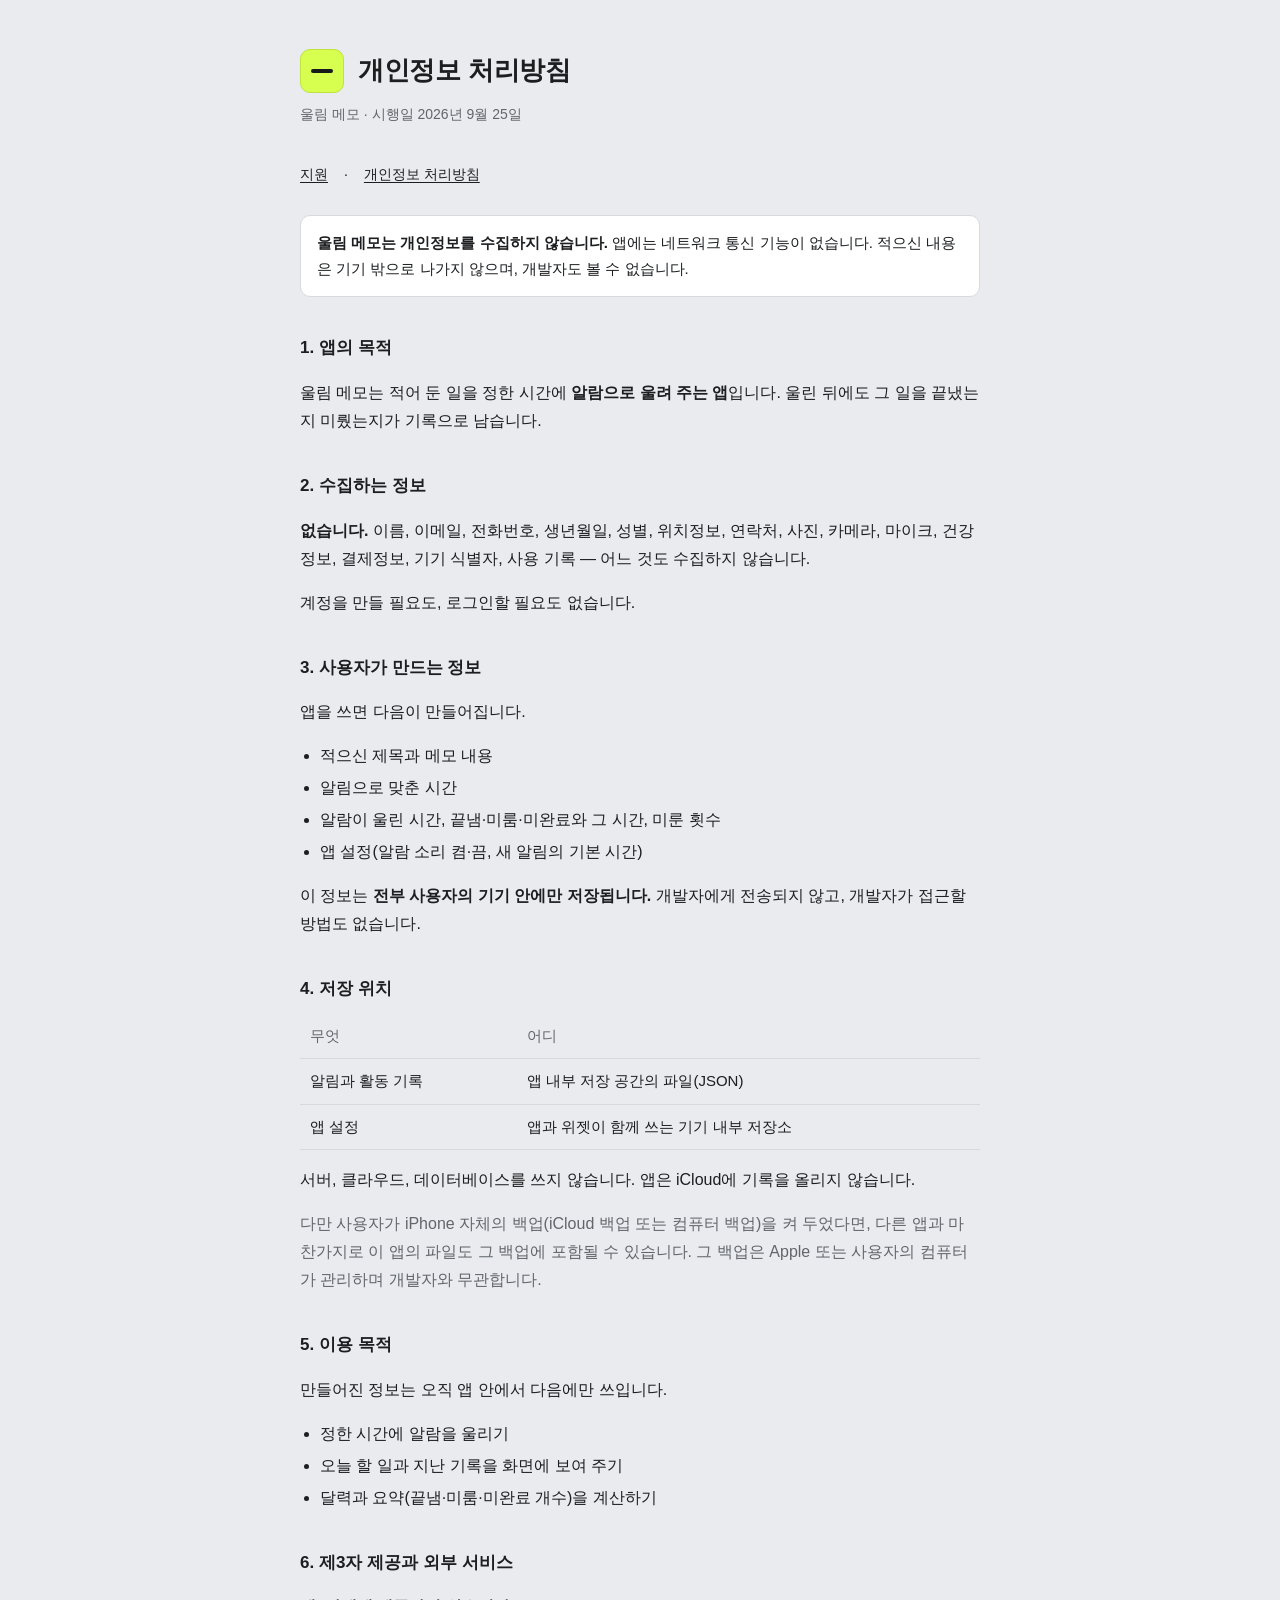
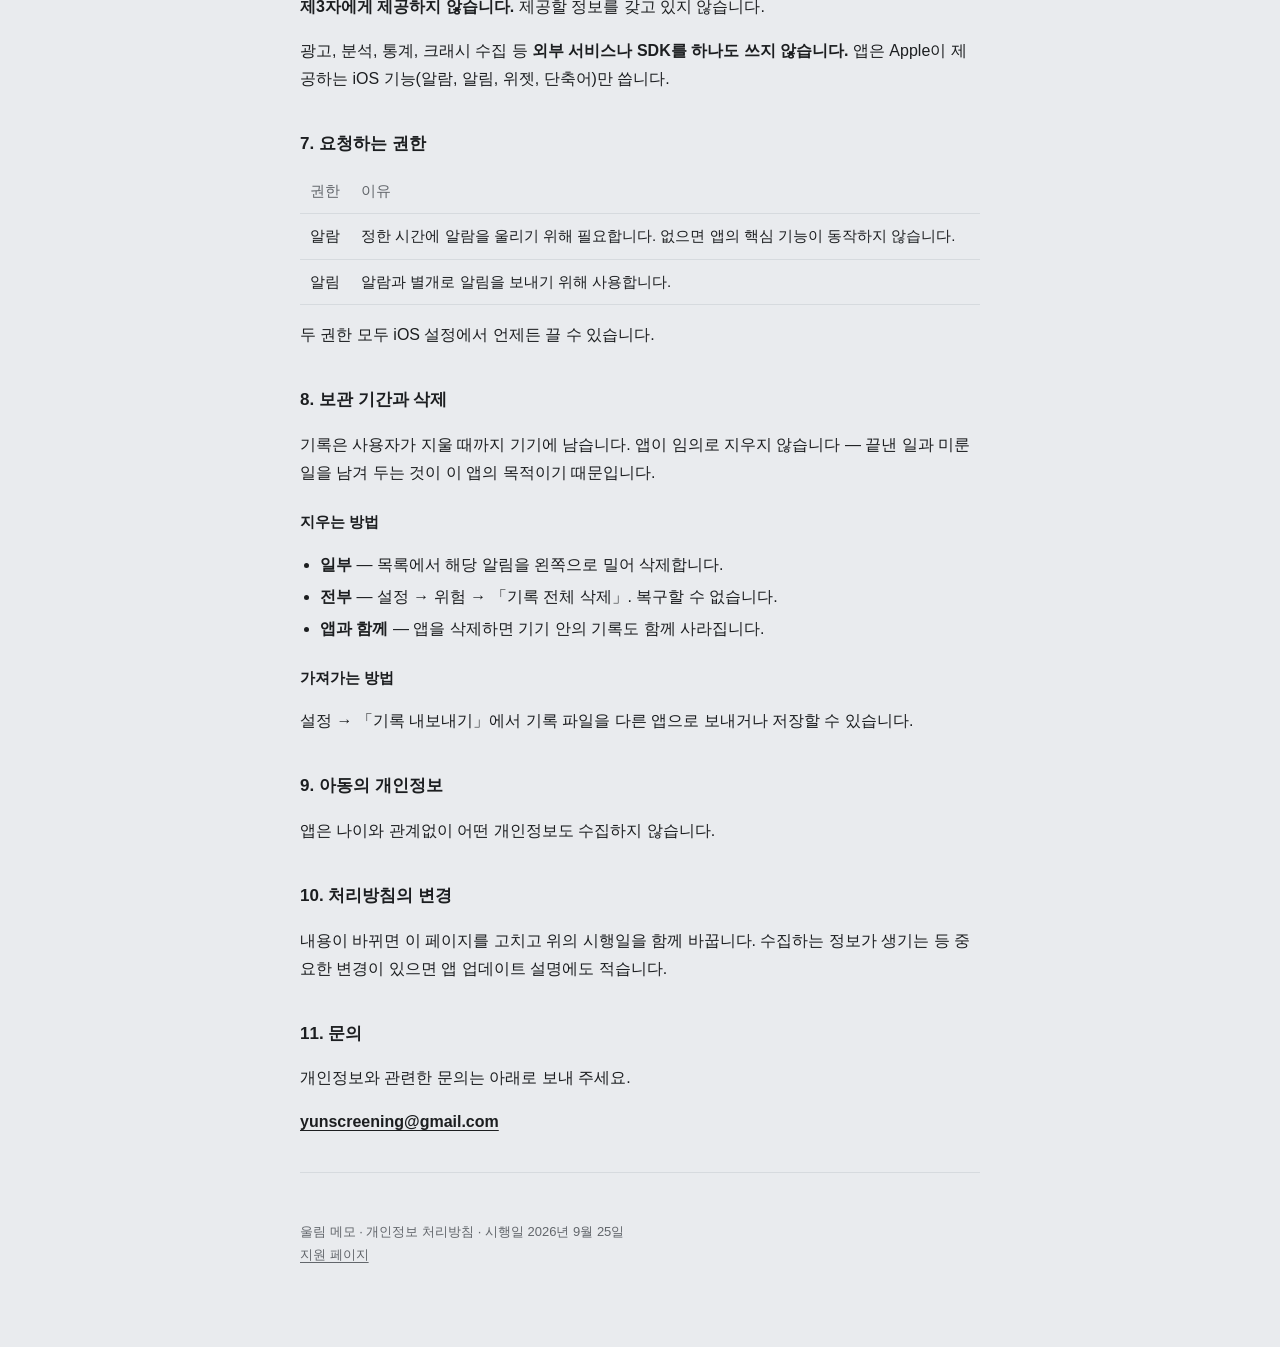
==== privacy.html @ 7eb226ff "울림 메모 지원·개인정보 페이지" ====
<!doctype html>
<html lang="ko">
<head>
<meta charset="utf-8">
<meta name="viewport" content="width=device-width, initial-scale=1">
<title>개인정보 처리방침 — 울림 메모</title>
<link rel="stylesheet" href="_style.css">
</head>
<body>
<div class="wrap">

<header class="top">
  <span class="mark"><span></span></span>
  <h1>개인정보 처리방침</h1>
</header>
<p class="sub">울림 메모 · 시행일 2026년 9월 25일</p>

<nav><a href="index.html">지원</a> · <a href="privacy.html">개인정보 처리방침</a></nav>

<div class="note">
  <b>울림 메모는 개인정보를 수집하지 않습니다.</b>
  앱에는 네트워크 통신 기능이 없습니다. 적으신 내용은 기기 밖으로 나가지 않으며, 개발자도 볼 수 없습니다.
</div>

<h2>1. 앱의 목적</h2>
<p>울림 메모는 적어 둔 일을 정한 시간에 <b>알람으로 울려 주는 앱</b>입니다. 울린 뒤에도 그 일을 끝냈는지 미뤘는지가 기록으로 남습니다.</p>

<h2>2. 수집하는 정보</h2>
<p><b>없습니다.</b> 이름, 이메일, 전화번호, 생년월일, 성별, 위치정보, 연락처, 사진, 카메라, 마이크, 건강정보, 결제정보, 기기 식별자, 사용 기록 — 어느 것도 수집하지 않습니다.</p>
<p>계정을 만들 필요도, 로그인할 필요도 없습니다.</p>

<h2>3. 사용자가 만드는 정보</h2>
<p>앱을 쓰면 다음이 만들어집니다.</p>
<ul>
  <li>적으신 제목과 메모 내용</li>
  <li>알림으로 맞춘 시간</li>
  <li>알람이 울린 시간, 끝냄·미룸·미완료와 그 시간, 미룬 횟수</li>
  <li>앱 설정(알람 소리 켬·끔, 새 알림의 기본 시간)</li>
</ul>
<p>이 정보는 <b>전부 사용자의 기기 안에만 저장됩니다.</b> 개발자에게 전송되지 않고, 개발자가 접근할 방법도 없습니다.</p>

<h2>4. 저장 위치</h2>
<table>
  <tr><th>무엇</th><th>어디</th></tr>
  <tr><td>알림과 활동 기록</td><td>앱 내부 저장 공간의 파일(JSON)</td></tr>
  <tr><td>앱 설정</td><td>앱과 위젯이 함께 쓰는 기기 내부 저장소</td></tr>
</table>
<p>서버, 클라우드, 데이터베이스를 쓰지 않습니다. 앱은 iCloud에 기록을 올리지 않습니다.</p>
<p class="muted">다만 사용자가 iPhone 자체의 백업(iCloud 백업 또는 컴퓨터 백업)을 켜 두었다면, 다른 앱과 마찬가지로 이 앱의 파일도 그 백업에 포함될 수 있습니다. 그 백업은 Apple 또는 사용자의 컴퓨터가 관리하며 개발자와 무관합니다.</p>

<h2>5. 이용 목적</h2>
<p>만들어진 정보는 오직 앱 안에서 다음에만 쓰입니다.</p>
<ul>
  <li>정한 시간에 알람을 울리기</li>
  <li>오늘 할 일과 지난 기록을 화면에 보여 주기</li>
  <li>달력과 요약(끝냄·미룸·미완료 개수)을 계산하기</li>
</ul>

<h2>6. 제3자 제공과 외부 서비스</h2>
<p><b>제3자에게 제공하지 않습니다.</b> 제공할 정보를 갖고 있지 않습니다.</p>
<p>광고, 분석, 통계, 크래시 수집 등 <b>외부 서비스나 SDK를 하나도 쓰지 않습니다.</b> 앱은 Apple이 제공하는 iOS 기능(알람, 알림, 위젯, 단축어)만 씁니다.</p>

<h2>7. 요청하는 권한</h2>
<table>
  <tr><th>권한</th><th>이유</th></tr>
  <tr><td>알람</td><td>정한 시간에 알람을 울리기 위해 필요합니다. 없으면 앱의 핵심 기능이 동작하지 않습니다.</td></tr>
  <tr><td>알림</td><td>알람과 별개로 알림을 보내기 위해 사용합니다.</td></tr>
</table>
<p>두 권한 모두 iOS 설정에서 언제든 끌 수 있습니다.</p>

<h2>8. 보관 기간과 삭제</h2>
<p>기록은 사용자가 지울 때까지 기기에 남습니다. 앱이 임의로 지우지 않습니다 — 끝낸 일과 미룬 일을 남겨 두는 것이 이 앱의 목적이기 때문입니다.</p>
<h3>지우는 방법</h3>
<ul>
  <li><b>일부</b> — 목록에서 해당 알림을 왼쪽으로 밀어 삭제합니다.</li>
  <li><b>전부</b> — 설정 → 위험 → 「기록 전체 삭제」. 복구할 수 없습니다.</li>
  <li><b>앱과 함께</b> — 앱을 삭제하면 기기 안의 기록도 함께 사라집니다.</li>
</ul>
<h3>가져가는 방법</h3>
<p>설정 → 「기록 내보내기」에서 기록 파일을 다른 앱으로 보내거나 저장할 수 있습니다.</p>

<h2>9. 아동의 개인정보</h2>
<p>앱은 나이와 관계없이 어떤 개인정보도 수집하지 않습니다.</p>

<h2>10. 처리방침의 변경</h2>
<p>내용이 바뀌면 이 페이지를 고치고 위의 시행일을 함께 바꿉니다. 수집하는 정보가 생기는 등 중요한 변경이 있으면 앱 업데이트 설명에도 적습니다.</p>

<h2>11. 문의</h2>
<p>개인정보와 관련한 문의는 아래로 보내 주세요.</p>
<p><b><a href="mailto:yunscreening@gmail.com">yunscreening@gmail.com</a></b></p>

<hr>
<footer>
  울림 메모 · 개인정보 처리방침 · 시행일 2026년 9월 25일<br>
  <a href="index.html">지원 페이지</a>
</footer>

</div>
</body>
</html>
---- _style.css ----
:root {
  --ground: #e9ebee; --card: #ffffff; --ink: #1c1e20; --muted: #62666b;
  --rule: #d6dade; --lime: #d7ff4f; --lime-edge: #bfe23f; --char: #18191b;
}
@media (prefers-color-scheme: dark) {
  :root { --ground: #131416; --card: #1c1d20; --ink: #e7e9ec; --muted: #969ba1;
          --rule: #2b2d31; }
}
* { box-sizing: border-box; }
body {
  margin: 0; background: var(--ground); color: var(--ink);
  font: 16px/1.75 -apple-system, BlinkMacSystemFont, "Apple SD Gothic Neo", "Noto Sans KR", sans-serif;
}
.wrap { max-width: 720px; margin: 0 auto; padding: 48px 20px 80px; }
header.top { display: flex; align-items: center; gap: 14px; margin-bottom: 8px; }
.mark { width: 44px; height: 44px; border-radius: 10px; background: var(--lime);
        border: 1px solid var(--lime-edge); display: grid; place-items: center; flex: none; }
.mark span { display: block; width: 22px; height: 4px; border-radius: 2px; background: var(--char); }
h1 { font-size: 26px; margin: 0; letter-spacing: -0.01em; }
.sub { color: var(--muted); margin: 0 0 36px; font-size: 14px; }
h2 { font-size: 17px; margin: 36px 0 10px; }
h3 { font-size: 15px; margin: 22px 0 6px; }
p, li { color: var(--ink); }
.muted { color: var(--muted); }
ul { padding-left: 20px; }
li { margin: 4px 0; }
hr { border: 0; border-top: 1px solid var(--rule); margin: 36px 0; }
a { color: inherit; text-underline-offset: 3px; }
nav { display: flex; gap: 16px; font-size: 14px; margin-bottom: 28px; }
table { border-collapse: collapse; width: 100%; font-size: 15px; }
th, td { text-align: left; padding: 9px 10px; border-bottom: 1px solid var(--rule); vertical-align: top; }
th { color: var(--muted); font-weight: 500; white-space: nowrap; }
.note { background: var(--card); border: 1px solid var(--rule); border-radius: 10px;
        padding: 14px 16px; margin: 18px 0; font-size: 15px; }
footer { margin-top: 48px; font-size: 13px; color: var(--muted); }
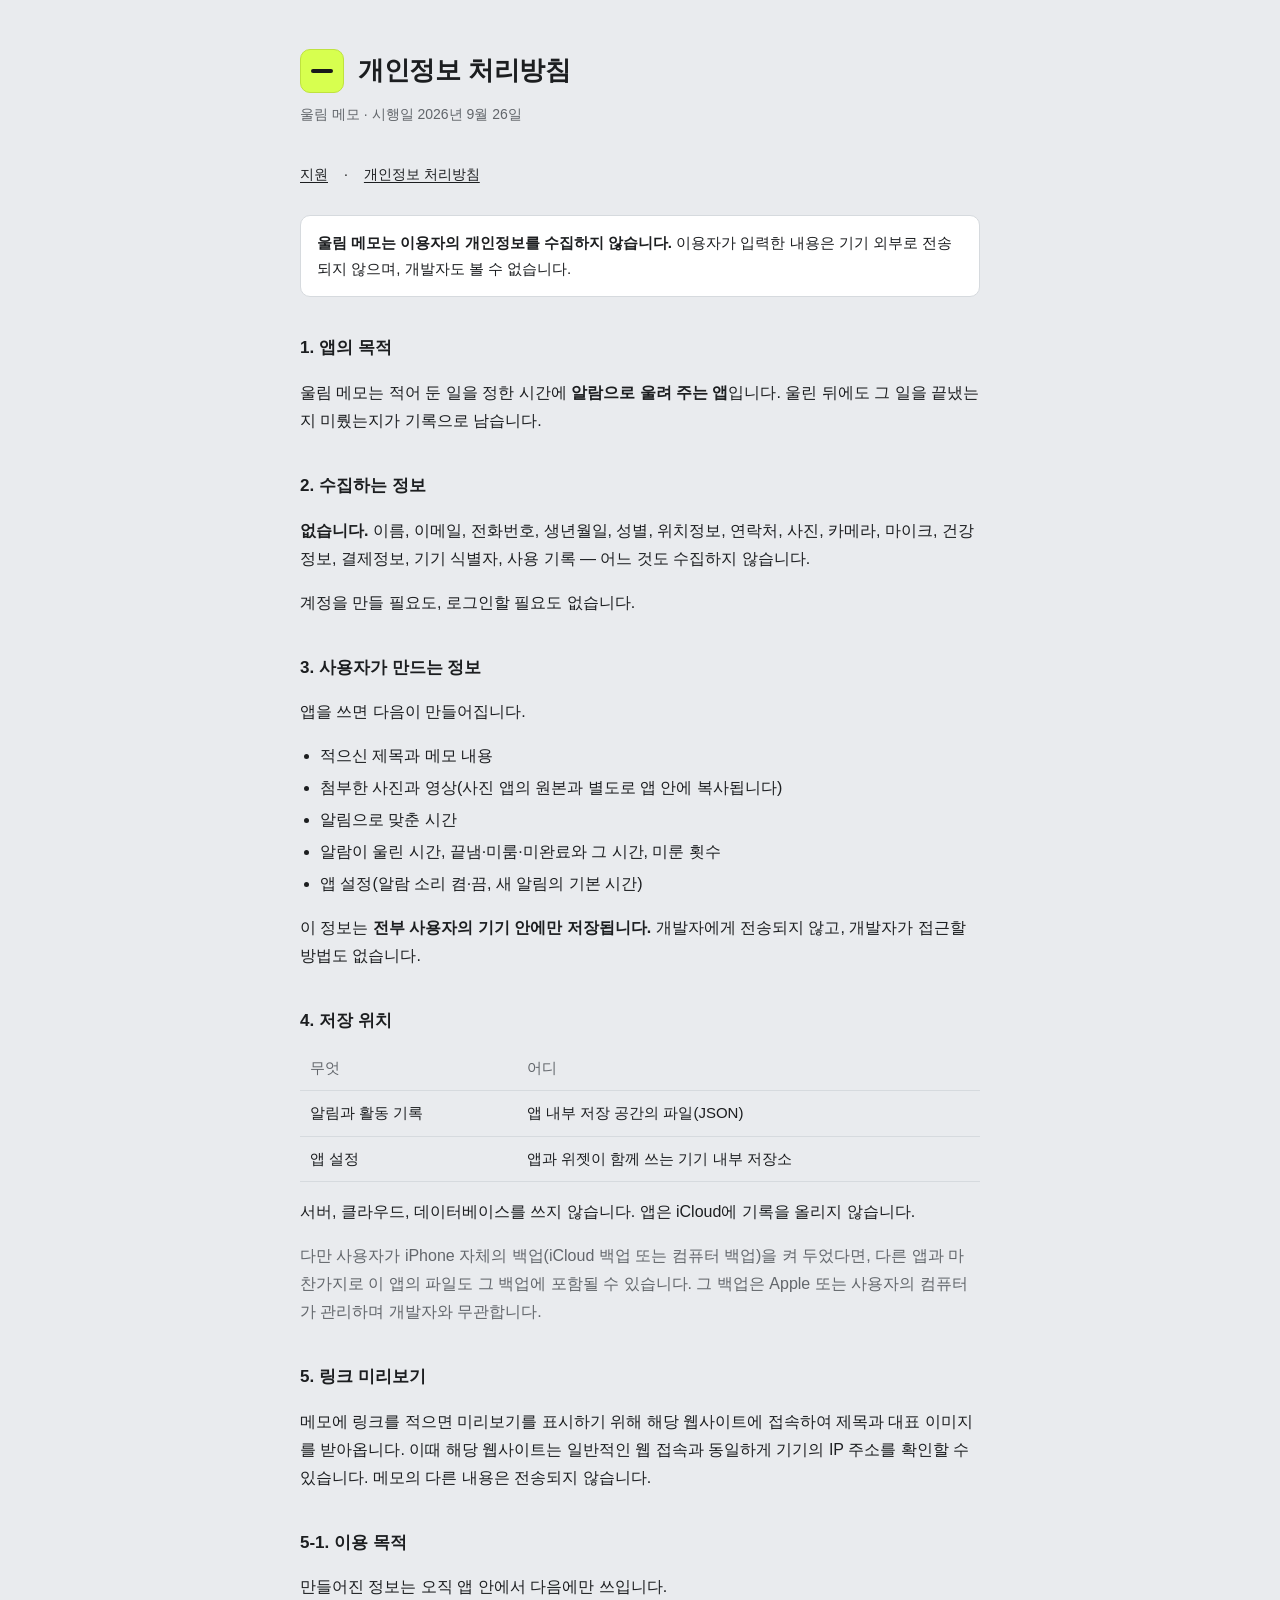
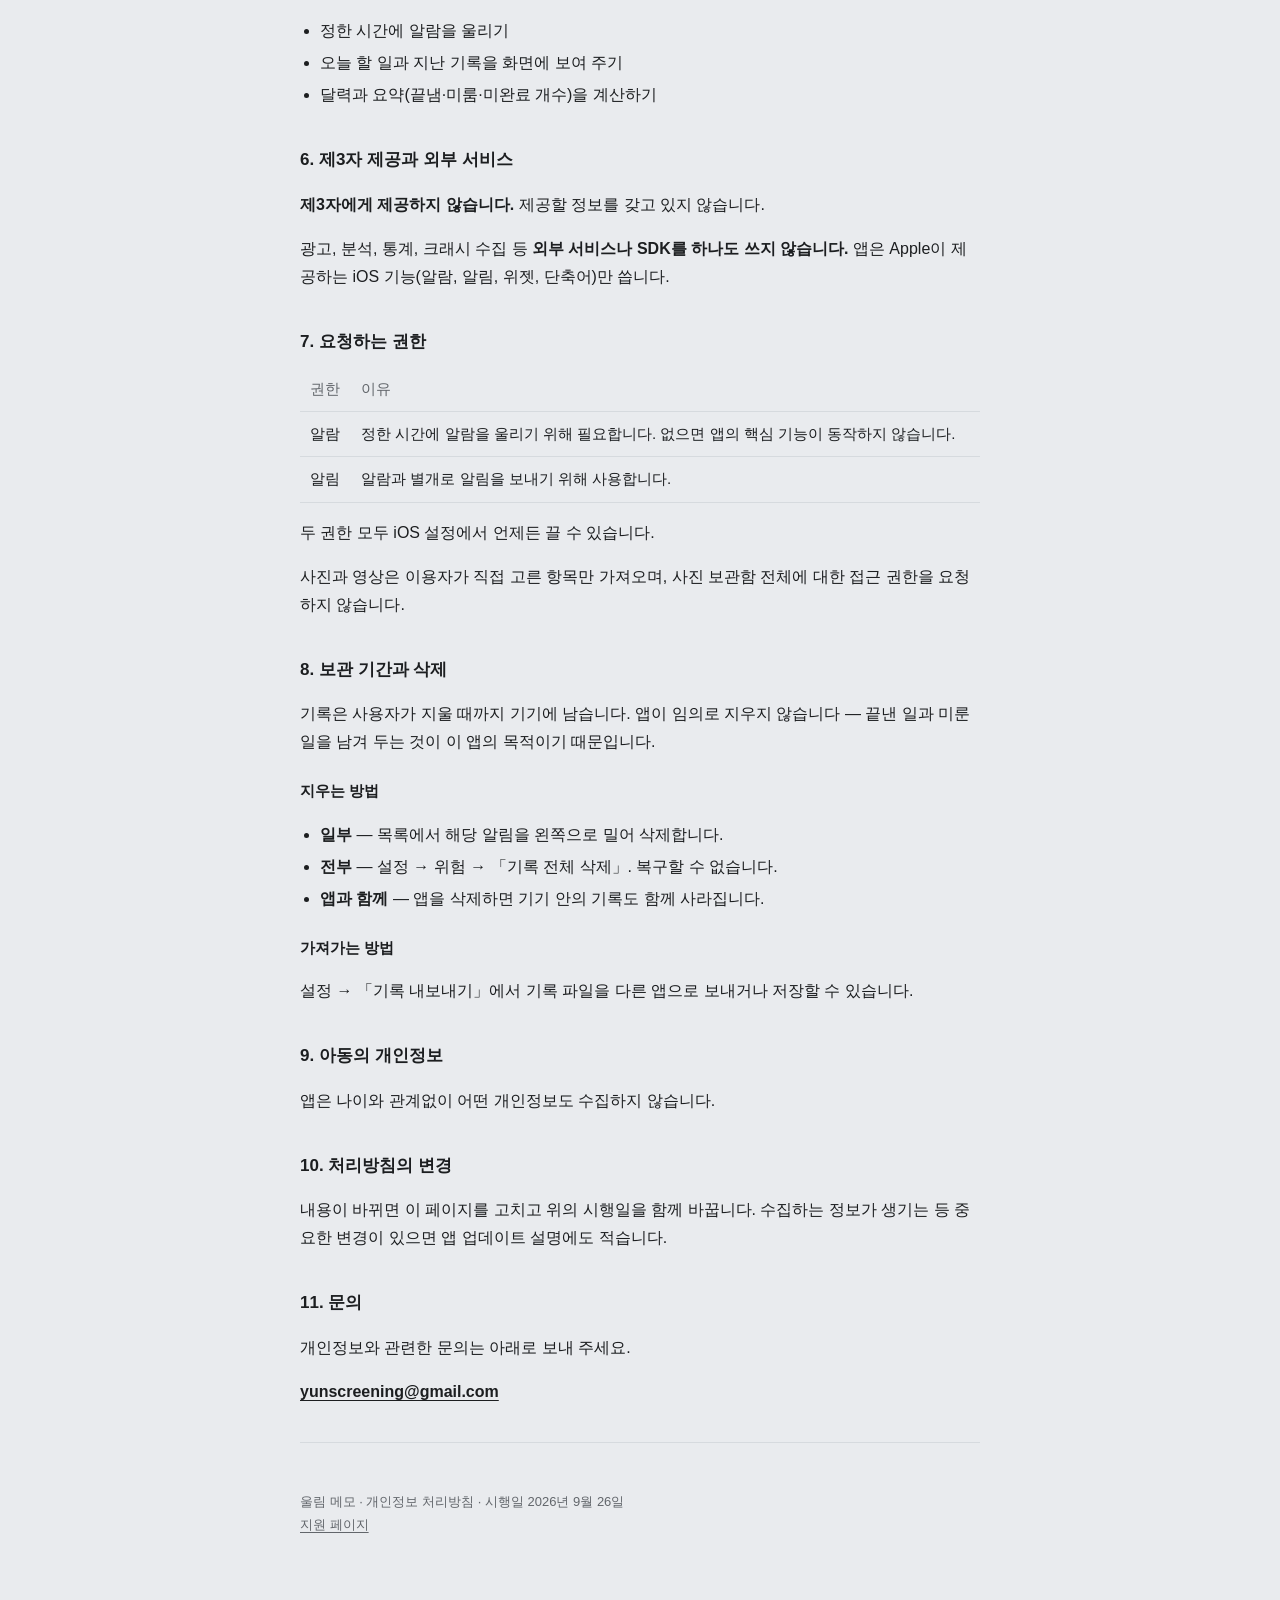
==== commit cbe0684d: "링크 미리보기와 사진·영상 첨부 반영" ====
--- a/privacy.html
+++ b/privacy.html
@@ -13,13 +13,13 @@
   <span class="mark"><span></span></span>
   <h1>개인정보 처리방침</h1>
 </header>
-<p class="sub">울림 메모 · 시행일 2026년 9월 25일</p>
+<p class="sub">울림 메모 · 시행일 2026년 9월 26일</p>
 
 <nav><a href="index.html">지원</a> · <a href="privacy.html">개인정보 처리방침</a></nav>
 
 <div class="note">
-  <b>울림 메모는 개인정보를 수집하지 않습니다.</b>
-  앱에는 네트워크 통신 기능이 없습니다. 적으신 내용은 기기 밖으로 나가지 않으며, 개발자도 볼 수 없습니다.
+  <b>울림 메모는 이용자의 개인정보를 수집하지 않습니다.</b>
+  이용자가 입력한 내용은 기기 외부로 전송되지 않으며, 개발자도 볼 수 없습니다.
 </div>
 
 <h2>1. 앱의 목적</h2>
@@ -33,6 +33,7 @@
 <p>앱을 쓰면 다음이 만들어집니다.</p>
 <ul>
   <li>적으신 제목과 메모 내용</li>
+  <li>첨부한 사진과 영상(사진 앱의 원본과 별도로 앱 안에 복사됩니다)</li>
   <li>알림으로 맞춘 시간</li>
   <li>알람이 울린 시간, 끝냄·미룸·미완료와 그 시간, 미룬 횟수</li>
   <li>앱 설정(알람 소리 켬·끔, 새 알림의 기본 시간)</li>
@@ -48,7 +49,11 @@
 <p>서버, 클라우드, 데이터베이스를 쓰지 않습니다. 앱은 iCloud에 기록을 올리지 않습니다.</p>
 <p class="muted">다만 사용자가 iPhone 자체의 백업(iCloud 백업 또는 컴퓨터 백업)을 켜 두었다면, 다른 앱과 마찬가지로 이 앱의 파일도 그 백업에 포함될 수 있습니다. 그 백업은 Apple 또는 사용자의 컴퓨터가 관리하며 개발자와 무관합니다.</p>
 
-<h2>5. 이용 목적</h2>
+<h2>5. 링크 미리보기</h2>
+<p>메모에 링크를 적으면 미리보기를 표시하기 위해 해당 웹사이트에 접속하여 제목과 대표 이미지를 받아옵니다.
+이때 해당 웹사이트는 일반적인 웹 접속과 동일하게 기기의 IP 주소를 확인할 수 있습니다. 메모의 다른 내용은 전송되지 않습니다.</p>
+
+<h2>5-1. 이용 목적</h2>
 <p>만들어진 정보는 오직 앱 안에서 다음에만 쓰입니다.</p>
 <ul>
   <li>정한 시간에 알람을 울리기</li>
@@ -67,6 +72,7 @@
   <tr><td>알림</td><td>알람과 별개로 알림을 보내기 위해 사용합니다.</td></tr>
 </table>
 <p>두 권한 모두 iOS 설정에서 언제든 끌 수 있습니다.</p>
+<p>사진과 영상은 이용자가 직접 고른 항목만 가져오며, 사진 보관함 전체에 대한 접근 권한을 요청하지 않습니다.</p>
 
 <h2>8. 보관 기간과 삭제</h2>
 <p>기록은 사용자가 지울 때까지 기기에 남습니다. 앱이 임의로 지우지 않습니다 — 끝낸 일과 미룬 일을 남겨 두는 것이 이 앱의 목적이기 때문입니다.</p>
@@ -91,7 +97,7 @@
 
 <hr>
 <footer>
-  울림 메모 · 개인정보 처리방침 · 시행일 2026년 9월 25일<br>
+  울림 메모 · 개인정보 처리방침 · 시행일 2026년 9월 26일<br>
   <a href="index.html">지원 페이지</a>
 </footer>
 
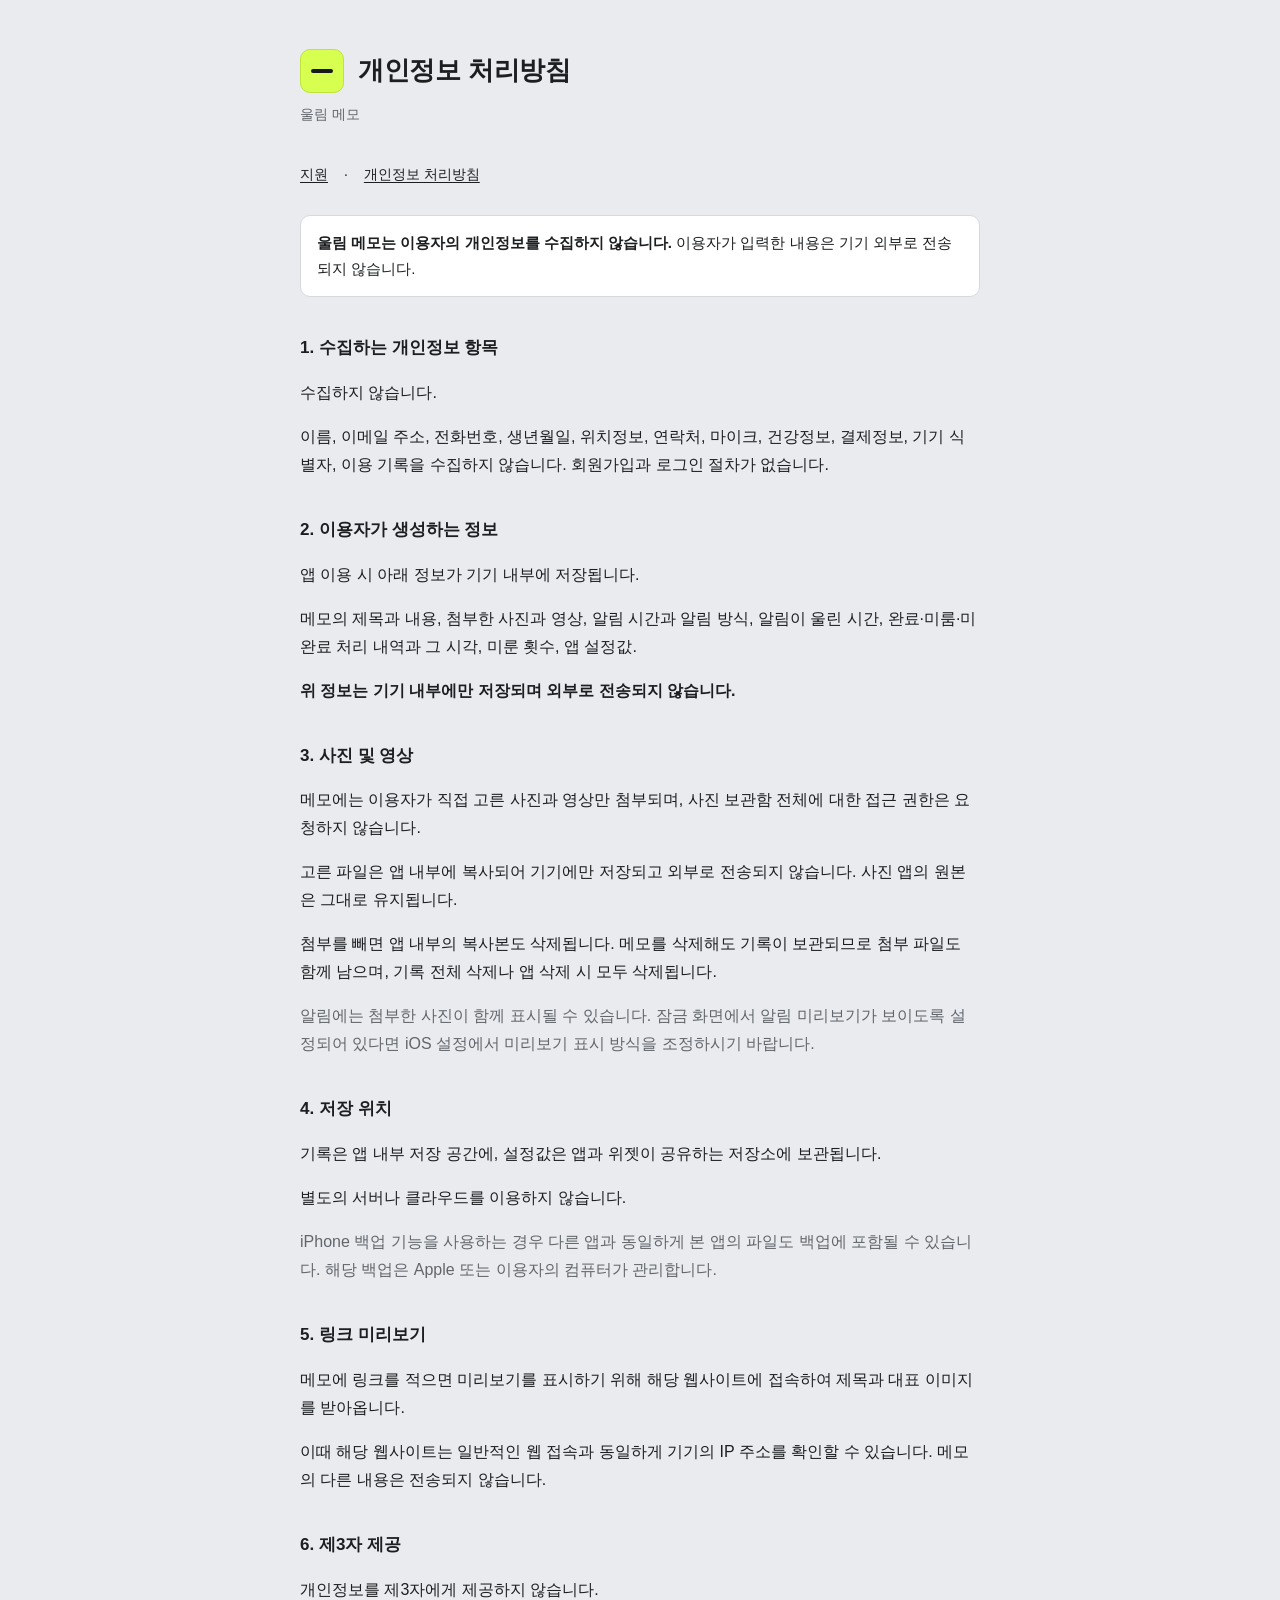
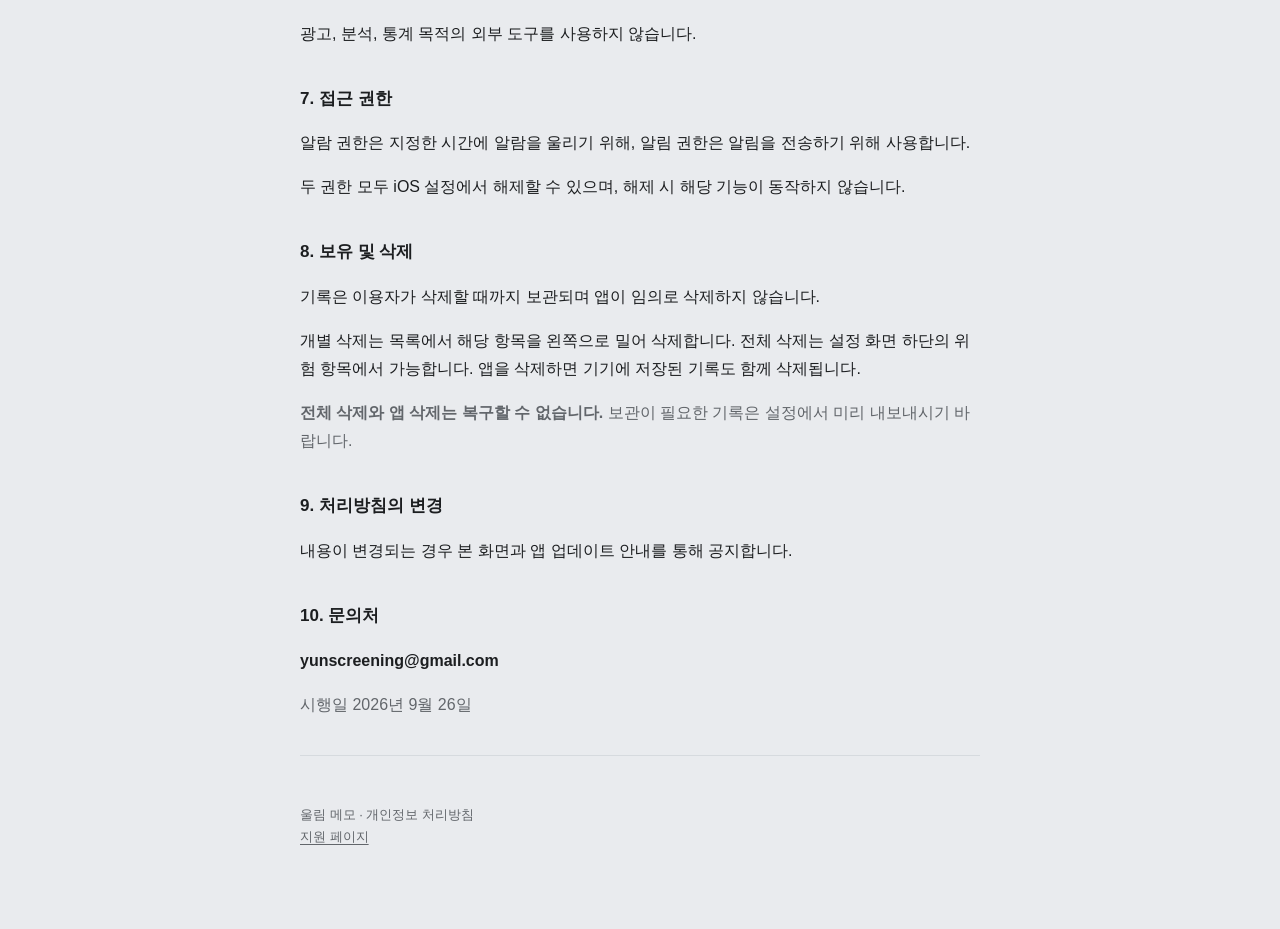
==== commit a51d76b6: "처리방침: 사진 및 영상 항목, 앱과 같은 틀" ====
--- a/privacy.html
+++ b/privacy.html
@@ -8,96 +8,63 @@
 </head>
 <body>
 <div class="wrap">
-
 <header class="top">
   <span class="mark"><span></span></span>
   <h1>개인정보 처리방침</h1>
 </header>
-<p class="sub">울림 메모 · 시행일 2026년 9월 26일</p>
+<p class="sub">울림 메모</p>
 
 <nav><a href="index.html">지원</a> · <a href="privacy.html">개인정보 처리방침</a></nav>
 
-<div class="note">
-  <b>울림 메모는 이용자의 개인정보를 수집하지 않습니다.</b>
-  이용자가 입력한 내용은 기기 외부로 전송되지 않으며, 개발자도 볼 수 없습니다.
-</div>
+<div class="note"><b>울림 메모는 이용자의 개인정보를 수집하지 않습니다.</b> 이용자가 입력한 내용은 기기 외부로 전송되지 않습니다.</div>
 
-<h2>1. 앱의 목적</h2>
-<p>울림 메모는 적어 둔 일을 정한 시간에 <b>알람으로 울려 주는 앱</b>입니다. 울린 뒤에도 그 일을 끝냈는지 미뤘는지가 기록으로 남습니다.</p>
+<h2>1. 수집하는 개인정보 항목</h2>
+<p>수집하지 않습니다.</p>
+<p>이름, 이메일 주소, 전화번호, 생년월일, 위치정보, 연락처, 마이크, 건강정보, 결제정보, 기기 식별자, 이용 기록을 수집하지 않습니다. 회원가입과 로그인 절차가 없습니다.</p>
 
-<h2>2. 수집하는 정보</h2>
-<p><b>없습니다.</b> 이름, 이메일, 전화번호, 생년월일, 성별, 위치정보, 연락처, 사진, 카메라, 마이크, 건강정보, 결제정보, 기기 식별자, 사용 기록 — 어느 것도 수집하지 않습니다.</p>
-<p>계정을 만들 필요도, 로그인할 필요도 없습니다.</p>
+<h2>2. 이용자가 생성하는 정보</h2>
+<p>앱 이용 시 아래 정보가 기기 내부에 저장됩니다.</p>
+<p>메모의 제목과 내용, 첨부한 사진과 영상, 알림 시간과 알림 방식, 알림이 울린 시간, 완료·미룸·미완료 처리 내역과 그 시각, 미룬 횟수, 앱 설정값.</p>
+<p><b>위 정보는 기기 내부에만 저장되며 외부로 전송되지 않습니다.</b></p>
 
-<h2>3. 사용자가 만드는 정보</h2>
-<p>앱을 쓰면 다음이 만들어집니다.</p>
-<ul>
-  <li>적으신 제목과 메모 내용</li>
-  <li>첨부한 사진과 영상(사진 앱의 원본과 별도로 앱 안에 복사됩니다)</li>
-  <li>알림으로 맞춘 시간</li>
-  <li>알람이 울린 시간, 끝냄·미룸·미완료와 그 시간, 미룬 횟수</li>
-  <li>앱 설정(알람 소리 켬·끔, 새 알림의 기본 시간)</li>
-</ul>
-<p>이 정보는 <b>전부 사용자의 기기 안에만 저장됩니다.</b> 개발자에게 전송되지 않고, 개발자가 접근할 방법도 없습니다.</p>
+<h2>3. 사진 및 영상</h2>
+<p>메모에는 이용자가 직접 고른 사진과 영상만 첨부되며, 사진 보관함 전체에 대한 접근 권한은 요청하지 않습니다.</p>
+<p>고른 파일은 앱 내부에 복사되어 기기에만 저장되고 외부로 전송되지 않습니다. 사진 앱의 원본은 그대로 유지됩니다.</p>
+<p>첨부를 빼면 앱 내부의 복사본도 삭제됩니다. 메모를 삭제해도 기록이 보관되므로 첨부 파일도 함께 남으며, 기록 전체 삭제나 앱 삭제 시 모두 삭제됩니다.</p>
+<p class="muted">알림에는 첨부한 사진이 함께 표시될 수 있습니다. 잠금 화면에서 알림 미리보기가 보이도록 설정되어 있다면 iOS 설정에서 미리보기 표시 방식을 조정하시기 바랍니다.</p>
 
 <h2>4. 저장 위치</h2>
-<table>
-  <tr><th>무엇</th><th>어디</th></tr>
-  <tr><td>알림과 활동 기록</td><td>앱 내부 저장 공간의 파일(JSON)</td></tr>
-  <tr><td>앱 설정</td><td>앱과 위젯이 함께 쓰는 기기 내부 저장소</td></tr>
-</table>
-<p>서버, 클라우드, 데이터베이스를 쓰지 않습니다. 앱은 iCloud에 기록을 올리지 않습니다.</p>
-<p class="muted">다만 사용자가 iPhone 자체의 백업(iCloud 백업 또는 컴퓨터 백업)을 켜 두었다면, 다른 앱과 마찬가지로 이 앱의 파일도 그 백업에 포함될 수 있습니다. 그 백업은 Apple 또는 사용자의 컴퓨터가 관리하며 개발자와 무관합니다.</p>
+<p>기록은 앱 내부 저장 공간에, 설정값은 앱과 위젯이 공유하는 저장소에 보관됩니다.</p>
+<p>별도의 서버나 클라우드를 이용하지 않습니다.</p>
+<p class="muted">iPhone 백업 기능을 사용하는 경우 다른 앱과 동일하게 본 앱의 파일도 백업에 포함될 수 있습니다. 해당 백업은 Apple 또는 이용자의 컴퓨터가 관리합니다.</p>
 
 <h2>5. 링크 미리보기</h2>
-<p>메모에 링크를 적으면 미리보기를 표시하기 위해 해당 웹사이트에 접속하여 제목과 대표 이미지를 받아옵니다.
-이때 해당 웹사이트는 일반적인 웹 접속과 동일하게 기기의 IP 주소를 확인할 수 있습니다. 메모의 다른 내용은 전송되지 않습니다.</p>
+<p>메모에 링크를 적으면 미리보기를 표시하기 위해 해당 웹사이트에 접속하여 제목과 대표 이미지를 받아옵니다.</p>
+<p>이때 해당 웹사이트는 일반적인 웹 접속과 동일하게 기기의 IP 주소를 확인할 수 있습니다. 메모의 다른 내용은 전송되지 않습니다.</p>
 
-<h2>5-1. 이용 목적</h2>
-<p>만들어진 정보는 오직 앱 안에서 다음에만 쓰입니다.</p>
-<ul>
-  <li>정한 시간에 알람을 울리기</li>
-  <li>오늘 할 일과 지난 기록을 화면에 보여 주기</li>
-  <li>달력과 요약(끝냄·미룸·미완료 개수)을 계산하기</li>
-</ul>
+<h2>6. 제3자 제공</h2>
+<p>개인정보를 제3자에게 제공하지 않습니다.</p>
+<p>광고, 분석, 통계 목적의 외부 도구를 사용하지 않습니다.</p>
 
-<h2>6. 제3자 제공과 외부 서비스</h2>
-<p><b>제3자에게 제공하지 않습니다.</b> 제공할 정보를 갖고 있지 않습니다.</p>
-<p>광고, 분석, 통계, 크래시 수집 등 <b>외부 서비스나 SDK를 하나도 쓰지 않습니다.</b> 앱은 Apple이 제공하는 iOS 기능(알람, 알림, 위젯, 단축어)만 씁니다.</p>
+<h2>7. 접근 권한</h2>
+<p>알람 권한은 지정한 시간에 알람을 울리기 위해, 알림 권한은 알림을 전송하기 위해 사용합니다.</p>
+<p>두 권한 모두 iOS 설정에서 해제할 수 있으며, 해제 시 해당 기능이 동작하지 않습니다.</p>
 
-<h2>7. 요청하는 권한</h2>
-<table>
-  <tr><th>권한</th><th>이유</th></tr>
-  <tr><td>알람</td><td>정한 시간에 알람을 울리기 위해 필요합니다. 없으면 앱의 핵심 기능이 동작하지 않습니다.</td></tr>
-  <tr><td>알림</td><td>알람과 별개로 알림을 보내기 위해 사용합니다.</td></tr>
-</table>
-<p>두 권한 모두 iOS 설정에서 언제든 끌 수 있습니다.</p>
-<p>사진과 영상은 이용자가 직접 고른 항목만 가져오며, 사진 보관함 전체에 대한 접근 권한을 요청하지 않습니다.</p>
+<h2>8. 보유 및 삭제</h2>
+<p>기록은 이용자가 삭제할 때까지 보관되며 앱이 임의로 삭제하지 않습니다.</p>
+<p>개별 삭제는 목록에서 해당 항목을 왼쪽으로 밀어 삭제합니다. 전체 삭제는 설정 화면 하단의 위험 항목에서 가능합니다. 앱을 삭제하면 기기에 저장된 기록도 함께 삭제됩니다.</p>
+<p class="muted"><b>전체 삭제와 앱 삭제는 복구할 수 없습니다.</b> 보관이 필요한 기록은 설정에서 미리 내보내시기 바랍니다.</p>
 
-<h2>8. 보관 기간과 삭제</h2>
-<p>기록은 사용자가 지울 때까지 기기에 남습니다. 앱이 임의로 지우지 않습니다 — 끝낸 일과 미룬 일을 남겨 두는 것이 이 앱의 목적이기 때문입니다.</p>
-<h3>지우는 방법</h3>
-<ul>
-  <li><b>일부</b> — 목록에서 해당 알림을 왼쪽으로 밀어 삭제합니다.</li>
-  <li><b>전부</b> — 설정 → 위험 → 「기록 전체 삭제」. 복구할 수 없습니다.</li>
-  <li><b>앱과 함께</b> — 앱을 삭제하면 기기 안의 기록도 함께 사라집니다.</li>
-</ul>
-<h3>가져가는 방법</h3>
-<p>설정 → 「기록 내보내기」에서 기록 파일을 다른 앱으로 보내거나 저장할 수 있습니다.</p>
+<h2>9. 처리방침의 변경</h2>
+<p>내용이 변경되는 경우 본 화면과 앱 업데이트 안내를 통해 공지합니다.</p>
 
-<h2>9. 아동의 개인정보</h2>
-<p>앱은 나이와 관계없이 어떤 개인정보도 수집하지 않습니다.</p>
-
-<h2>10. 처리방침의 변경</h2>
-<p>내용이 바뀌면 이 페이지를 고치고 위의 시행일을 함께 바꿉니다. 수집하는 정보가 생기는 등 중요한 변경이 있으면 앱 업데이트 설명에도 적습니다.</p>
-
-<h2>11. 문의</h2>
-<p>개인정보와 관련한 문의는 아래로 보내 주세요.</p>
-<p><b><a href="mailto:yunscreening@gmail.com">yunscreening@gmail.com</a></b></p>
+<h2>10. 문의처</h2>
+<p><b>yunscreening@gmail.com</b></p>
+<p class="muted">시행일 2026년 9월 26일</p>
 
 <hr>
 <footer>
-  울림 메모 · 개인정보 처리방침 · 시행일 2026년 9월 26일<br>
+  울림 메모 · 개인정보 처리방침<br>
   <a href="index.html">지원 페이지</a>
 </footer>
 
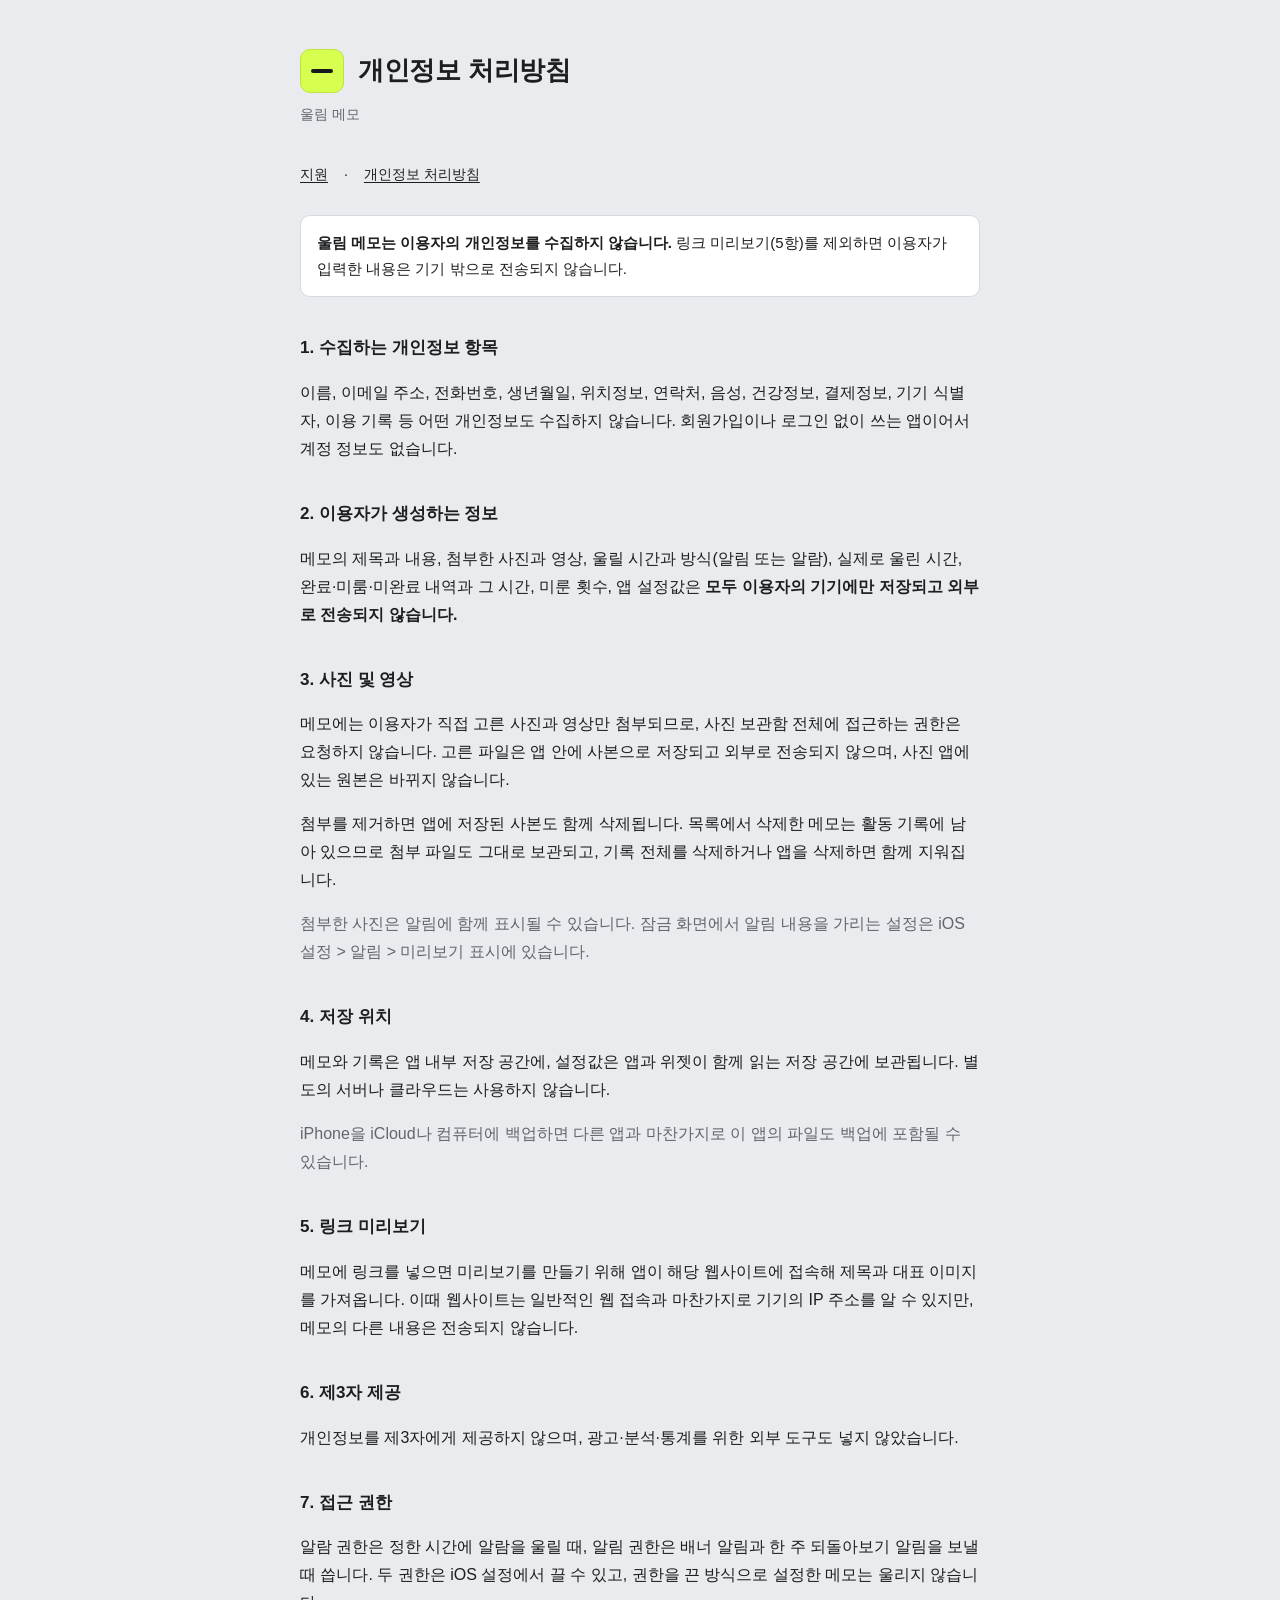
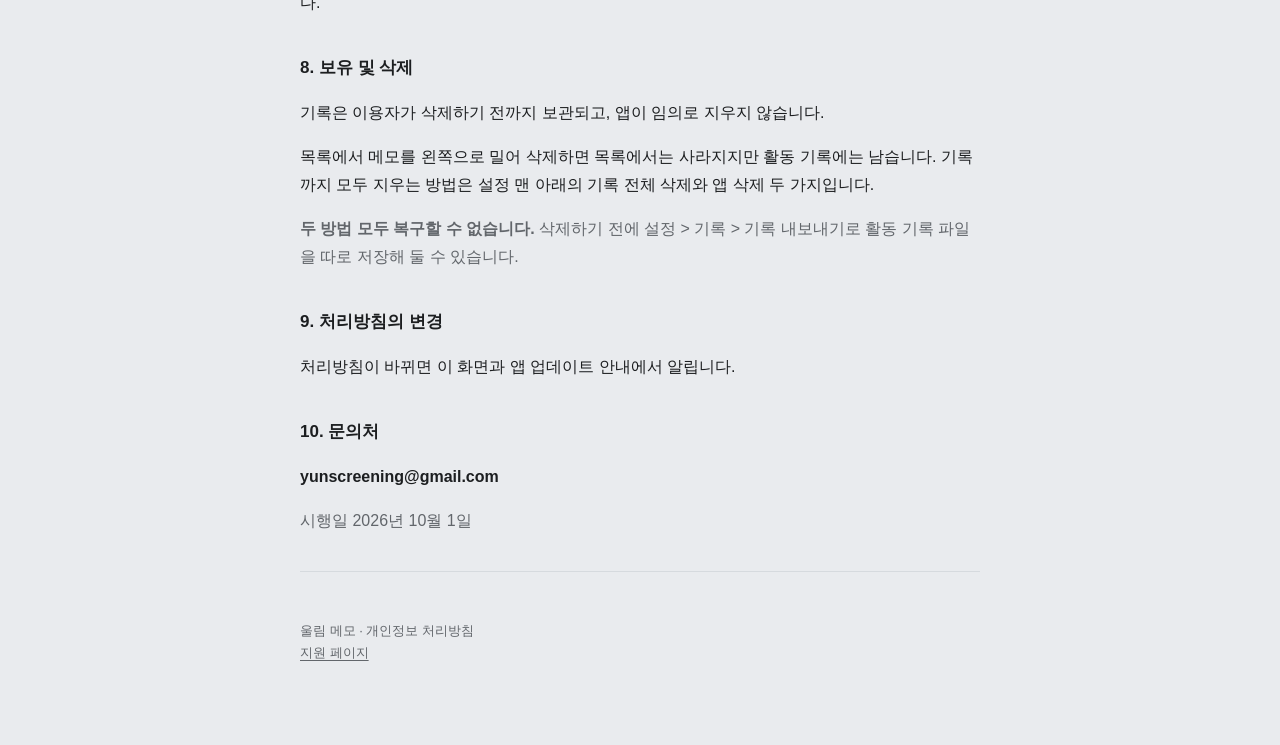
==== commit bb975669: "개인정보 처리방침 갱신 — 앱 1.1.2와 같은 문장, 시행일 2026-10-01 Co-Authored-By: Claude Opus 5.5 <noreply@anthropic.com" ====
--- a/privacy.html
+++ b/privacy.html
@@ -16,51 +16,43 @@
 
 <nav><a href="index.html">지원</a> · <a href="privacy.html">개인정보 처리방침</a></nav>
 
-<div class="note"><b>울림 메모는 이용자의 개인정보를 수집하지 않습니다.</b> 이용자가 입력한 내용은 기기 외부로 전송되지 않습니다.</div>
+<div class="note"><b>울림 메모는 이용자의 개인정보를 수집하지 않습니다.</b> 링크 미리보기(5항)를 제외하면 이용자가 입력한 내용은 기기 밖으로 전송되지 않습니다.</div>
 
 <h2>1. 수집하는 개인정보 항목</h2>
-<p>수집하지 않습니다.</p>
-<p>이름, 이메일 주소, 전화번호, 생년월일, 위치정보, 연락처, 마이크, 건강정보, 결제정보, 기기 식별자, 이용 기록을 수집하지 않습니다. 회원가입과 로그인 절차가 없습니다.</p>
+<p>이름, 이메일 주소, 전화번호, 생년월일, 위치정보, 연락처, 음성, 건강정보, 결제정보, 기기 식별자, 이용 기록 등 어떤 개인정보도 수집하지 않습니다. 회원가입이나 로그인 없이 쓰는 앱이어서 계정 정보도 없습니다.</p>
 
 <h2>2. 이용자가 생성하는 정보</h2>
-<p>앱 이용 시 아래 정보가 기기 내부에 저장됩니다.</p>
-<p>메모의 제목과 내용, 첨부한 사진과 영상, 알림 시간과 알림 방식, 알림이 울린 시간, 완료·미룸·미완료 처리 내역과 그 시각, 미룬 횟수, 앱 설정값.</p>
-<p><b>위 정보는 기기 내부에만 저장되며 외부로 전송되지 않습니다.</b></p>
+<p>메모의 제목과 내용, 첨부한 사진과 영상, 울릴 시간과 방식(알림 또는 알람), 실제로 울린 시간, 완료·미룸·미완료 내역과 그 시간, 미룬 횟수, 앱 설정값은 <b>모두 이용자의 기기에만 저장되고 외부로 전송되지 않습니다.</b></p>
 
 <h2>3. 사진 및 영상</h2>
-<p>메모에는 이용자가 직접 고른 사진과 영상만 첨부되며, 사진 보관함 전체에 대한 접근 권한은 요청하지 않습니다.</p>
-<p>고른 파일은 앱 내부에 복사되어 기기에만 저장되고 외부로 전송되지 않습니다. 사진 앱의 원본은 그대로 유지됩니다.</p>
-<p>첨부를 빼면 앱 내부의 복사본도 삭제됩니다. 메모를 삭제해도 기록이 보관되므로 첨부 파일도 함께 남으며, 기록 전체 삭제나 앱 삭제 시 모두 삭제됩니다.</p>
-<p class="muted">알림에는 첨부한 사진이 함께 표시될 수 있습니다. 잠금 화면에서 알림 미리보기가 보이도록 설정되어 있다면 iOS 설정에서 미리보기 표시 방식을 조정하시기 바랍니다.</p>
+<p>메모에는 이용자가 직접 고른 사진과 영상만 첨부되므로, 사진 보관함 전체에 접근하는 권한은 요청하지 않습니다. 고른 파일은 앱 안에 사본으로 저장되고 외부로 전송되지 않으며, 사진 앱에 있는 원본은 바뀌지 않습니다.</p>
+<p>첨부를 제거하면 앱에 저장된 사본도 함께 삭제됩니다. 목록에서 삭제한 메모는 활동 기록에 남아 있으므로 첨부 파일도 그대로 보관되고, 기록 전체를 삭제하거나 앱을 삭제하면 함께 지워집니다.</p>
+<p class="muted">첨부한 사진은 알림에 함께 표시될 수 있습니다. 잠금 화면에서 알림 내용을 가리는 설정은 iOS 설정 &gt; 알림 &gt; 미리보기 표시에 있습니다.</p>
 
 <h2>4. 저장 위치</h2>
-<p>기록은 앱 내부 저장 공간에, 설정값은 앱과 위젯이 공유하는 저장소에 보관됩니다.</p>
-<p>별도의 서버나 클라우드를 이용하지 않습니다.</p>
-<p class="muted">iPhone 백업 기능을 사용하는 경우 다른 앱과 동일하게 본 앱의 파일도 백업에 포함될 수 있습니다. 해당 백업은 Apple 또는 이용자의 컴퓨터가 관리합니다.</p>
+<p>메모와 기록은 앱 내부 저장 공간에, 설정값은 앱과 위젯이 함께 읽는 저장 공간에 보관됩니다. 별도의 서버나 클라우드는 사용하지 않습니다.</p>
+<p class="muted">iPhone을 iCloud나 컴퓨터에 백업하면 다른 앱과 마찬가지로 이 앱의 파일도 백업에 포함될 수 있습니다.</p>
 
 <h2>5. 링크 미리보기</h2>
-<p>메모에 링크를 적으면 미리보기를 표시하기 위해 해당 웹사이트에 접속하여 제목과 대표 이미지를 받아옵니다.</p>
-<p>이때 해당 웹사이트는 일반적인 웹 접속과 동일하게 기기의 IP 주소를 확인할 수 있습니다. 메모의 다른 내용은 전송되지 않습니다.</p>
+<p>메모에 링크를 넣으면 미리보기를 만들기 위해 앱이 해당 웹사이트에 접속해 제목과 대표 이미지를 가져옵니다. 이때 웹사이트는 일반적인 웹 접속과 마찬가지로 기기의 IP 주소를 알 수 있지만, 메모의 다른 내용은 전송되지 않습니다.</p>
 
 <h2>6. 제3자 제공</h2>
-<p>개인정보를 제3자에게 제공하지 않습니다.</p>
-<p>광고, 분석, 통계 목적의 외부 도구를 사용하지 않습니다.</p>
+<p>개인정보를 제3자에게 제공하지 않으며, 광고·분석·통계를 위한 외부 도구도 넣지 않았습니다.</p>
 
 <h2>7. 접근 권한</h2>
-<p>알람 권한은 지정한 시간에 알람을 울리기 위해, 알림 권한은 알림을 전송하기 위해 사용합니다.</p>
-<p>두 권한 모두 iOS 설정에서 해제할 수 있으며, 해제 시 해당 기능이 동작하지 않습니다.</p>
+<p>알람 권한은 정한 시간에 알람을 울릴 때, 알림 권한은 배너 알림과 한 주 되돌아보기 알림을 보낼 때 씁니다. 두 권한은 iOS 설정에서 끌 수 있고, 권한을 끈 방식으로 설정한 메모는 울리지 않습니다.</p>
 
 <h2>8. 보유 및 삭제</h2>
-<p>기록은 이용자가 삭제할 때까지 보관되며 앱이 임의로 삭제하지 않습니다.</p>
-<p>개별 삭제는 목록에서 해당 항목을 왼쪽으로 밀어 삭제합니다. 전체 삭제는 설정 화면 하단의 위험 항목에서 가능합니다. 앱을 삭제하면 기기에 저장된 기록도 함께 삭제됩니다.</p>
-<p class="muted"><b>전체 삭제와 앱 삭제는 복구할 수 없습니다.</b> 보관이 필요한 기록은 설정에서 미리 내보내시기 바랍니다.</p>
+<p>기록은 이용자가 삭제하기 전까지 보관되고, 앱이 임의로 지우지 않습니다.</p>
+<p>목록에서 메모를 왼쪽으로 밀어 삭제하면 목록에서는 사라지지만 활동 기록에는 남습니다. 기록까지 모두 지우는 방법은 설정 맨 아래의 기록 전체 삭제와 앱 삭제 두 가지입니다.</p>
+<p class="muted"><b>두 방법 모두 복구할 수 없습니다.</b> 삭제하기 전에 설정 &gt; 기록 &gt; 기록 내보내기로 활동 기록 파일을 따로 저장해 둘 수 있습니다.</p>
 
 <h2>9. 처리방침의 변경</h2>
-<p>내용이 변경되는 경우 본 화면과 앱 업데이트 안내를 통해 공지합니다.</p>
+<p>처리방침이 바뀌면 이 화면과 앱 업데이트 안내에서 알립니다.</p>
 
 <h2>10. 문의처</h2>
 <p><b>yunscreening@gmail.com</b></p>
-<p class="muted">시행일 2026년 9월 26일</p>
+<p class="muted">시행일 2026년 10월 1일</p>
 
 <hr>
 <footer>
